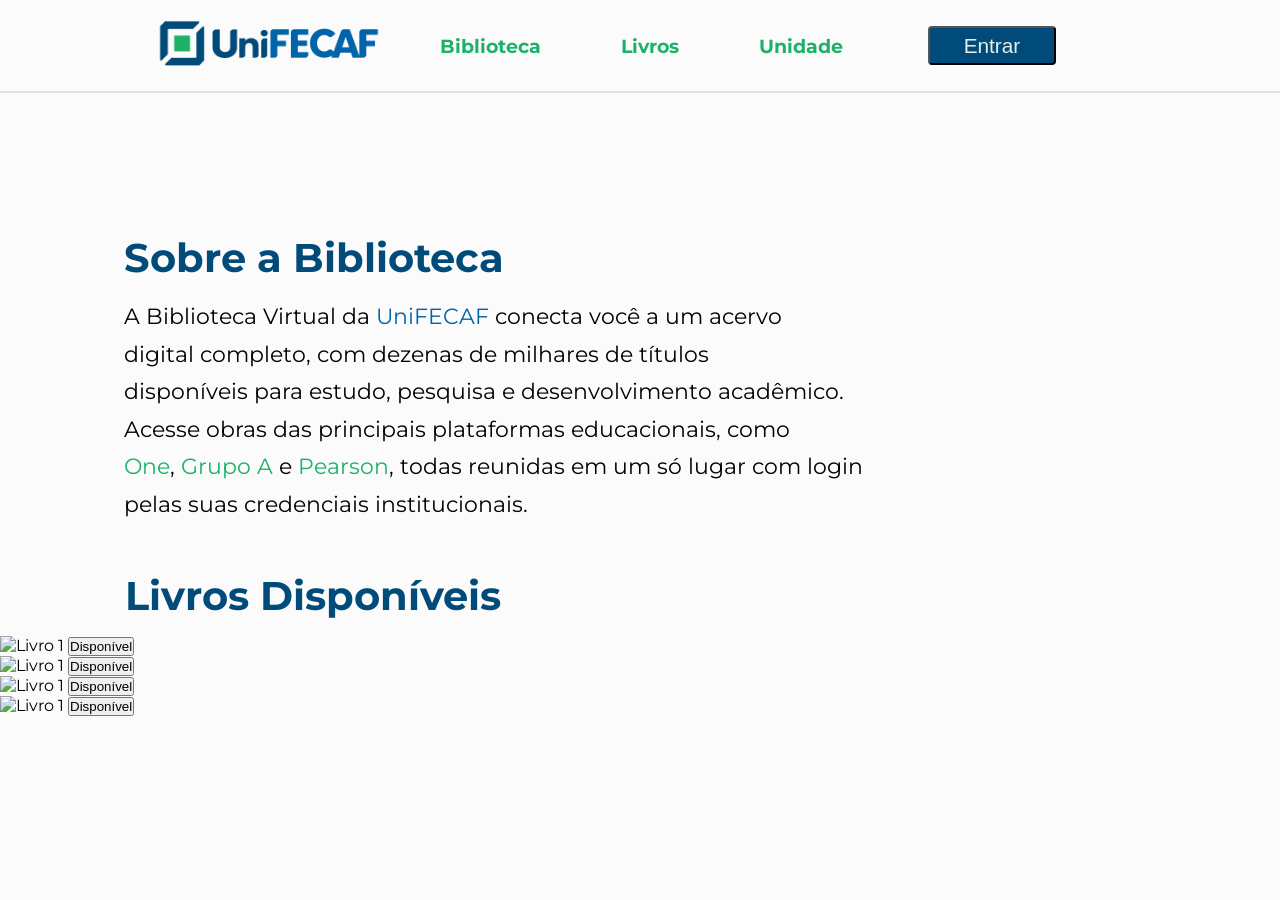
==== index.html @ 78a4b6ab "feat: add field available resources" ====
<!DOCTYPE html>
<html lang="en">
<head>
    <meta charset="UTF-8">
    <meta name="viewport" content="width=device-width, initial-scale=1.0">
    <link rel="stylesheet" href="./css/style.css">
    <link href="https://fonts.googleapis.com/css2?family=Montserrat:wght@510;700&display=swap" rel="stylesheet">
    <link rel="icon" type="image/png" href="./img/logo-unifecaf-aba.png"/>

    <title>Biblioteca UniFECAF</title>
</head>
<body>
    <header>
        <nav class="nav">
            <div class="nav__logo">
                <img src="./img/logo-unifecaf.png" alt="Biblioteca UniFECAF" class="logo-header">
            </div>


            <ul class="nav__list">
                <li class="nav__item">
                    <a href="#" class="nav__link">Biblioteca</a>
                </li>

                <li class="nav__item">
                    <a href="#" class="nav__link">Livros</a>
                </li>

                <li class="nav__item">
                    <a href="#" class="nav__link">Unidade</a>
                </li>

            </ul>
            
            <button class="btn">Entrar</button>
        </nav>
    </header>

    <div class="inicial">
        <h1 class="h1">Sobre a Biblioteca</h1>
        <p class="p">A Biblioteca Virtual da <span style="color: #0064A9;">UniFECAF</span> conecta você a um acervo <br> digital completo, com dezenas de milhares de títulos <br> disponíveis para estudo, pesquisa e desenvolvimento acadêmico.
        <br>Acesse obras das principais plataformas educacionais, como <br> <span style="color: #1BB267;">One</span>, <span style="color: #1BB267;">Grupo A</span> e <span style="color: #1BB267;">Pearson</span>, todas reunidas em um só lugar com login <br> pelas suas credenciais institucionais.</p>

    </div>
   
    <div>
        <h1 class="h1-livros">Livros Disponíveis</h1>

        <div class="livros-container">

            <div class="livro1">
                <img src="./img/livro1.jpg" alt="Livro 1" class="livro-img">
                <button class="Disponivel" >Disponível</button>
            </div>

            <div class="livro2">
                <img src="./img/livro1.jpg" alt="Livro 1" class="livro-img">
                <button class="Disponivel" >Disponível</button>
            </div>

            <div class="livro3">
                <img src="./img/livro1.jpg" alt="Livro 1" class="livro-img">
                <button class="Disponivel" >Disponível</button>
            </div>

            <div class="livro4">
                <img src="./img/livro1.jpg" alt="Livro 1" class="livro-img">
                <button class="Disponivel" >Disponível</button>
            </div>
        
                
        </div>

        <div class="diferencial">
            <div class="libary">
            
            </div>

            <div class="atendimento">

            </div>

            <div class="wi-fi">

            </div>
        </div>
    
    </div>

    <script src="./js/script.js"></script>
</body>
</html>
---- css/style.css ----
/* 🔹 Remove margens globais desnecessárias */
* {
    margin: 0;
    padding: 0;
    box-sizing: border-box;
}


body {
    background-color: #FBFBFB;
    font-family: 'Montserrat', sans-serif;

}


.nav {
    display: flex;
    align-items: center;
    justify-content: space-between; 
    padding: 1rem 5rem; 
}


.nav__logo img {
    width: 14rem;
    height: auto;
    margin-left: 6vw;
}


.nav__list {
    list-style: none;
    display: flex;
    justify-content: center;
    align-items: center;
    gap: 5rem; 
    margin-right: 2vw;
    font-size: 1.2rem;
}


.nav__link {
    text-decoration: none;
    color: #1BB267;
    transition: color 0.3s;
    font-weight: bold;
}

.nav__link.active {
    border-bottom: 3px solid #008EAB; 
    padding-bottom: 4px;
    

}




.nav__link:hover {
    color: #ff0000; 
}

header {
    border-bottom: 2px solid #e0e0e0;
}

.btn{
    background-color: #004B79;
    color: #E5EEE9;
    width: 10vw;
    height: 4.4vh;
    font-size: 1.3rem;
    border-radius: 4px;
    margin-right: 16vh;
}

.p{
    font-family: 'Montserrat';
    font-size: 1.4rem;
    margin: 1rem 9.2vw;
    line-height: 37.5px;

}

.h1{
    color: #004B79;
    margin: 1rem 9.2vw;
    font-size: 2.5rem;

}


.inicial{
    margin-top: 12vh;
    padding: 1rem 0.5vw;
}


.h1-livros{
    color: #004B79;
    margin: 1rem 9.8vw;
    font-size: 2.5rem;


}
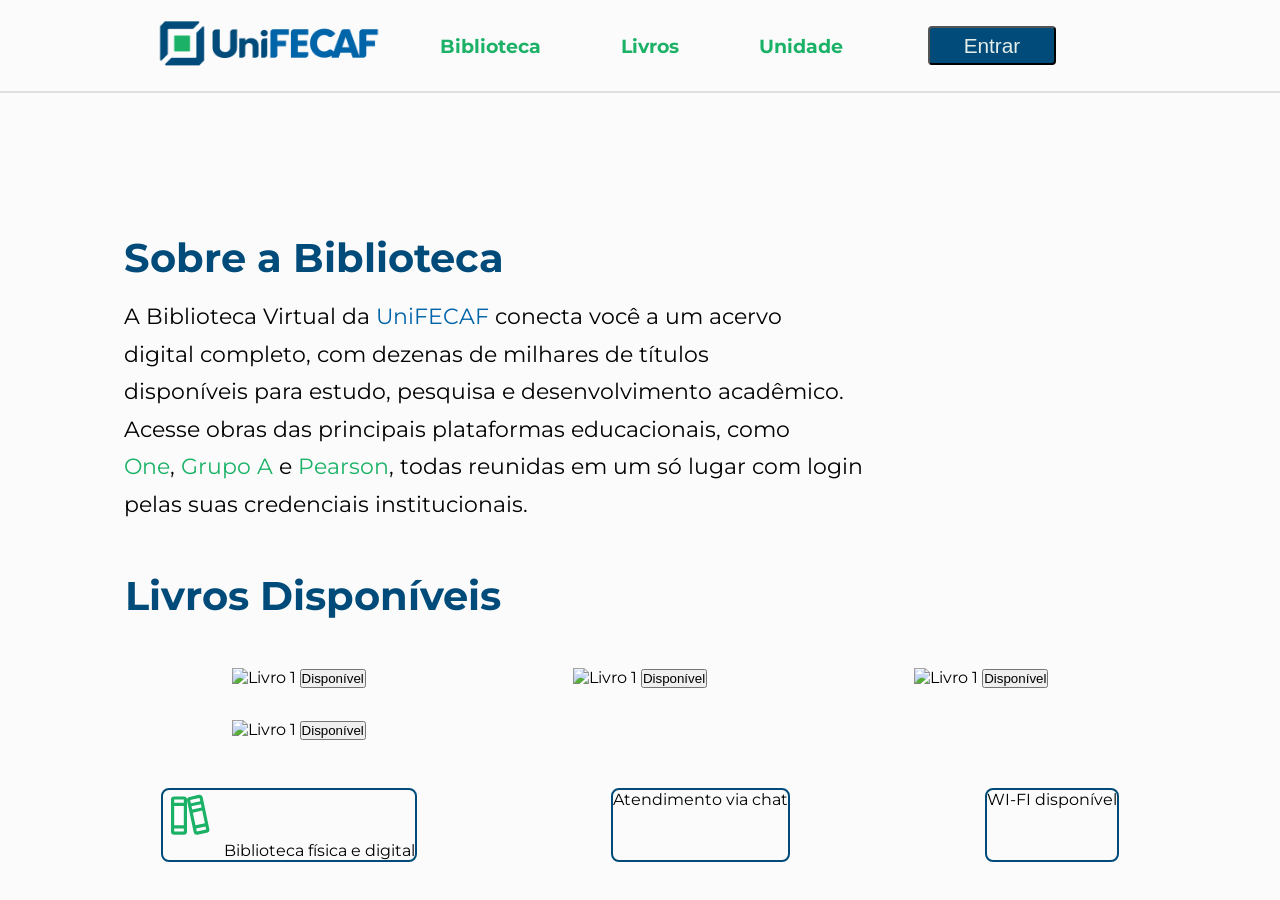
==== commit d670cb01: "style: beginning the styling of the book sections." ====
--- a/index.html
+++ b/index.html
@@ -71,16 +71,22 @@
                 
         </div>
 
+        
+
         <div class="diferencial">
             <div class="libary">
-            
+                <svg class="icon1" xmlns="http://www.w3.org/2000/svg" width="256" height="256" viewBox="0 0 256 256"><g fill="currentColor"><path d="M48 72h64v112H48Zm142.64-33.61a8 8 0 0 0-9.5-6.21l-46.81 10a8.07 8.07 0 0 0-6.15 9.57L139.79 107l62.46-13.42Z" fill="#fff"/><path d="m231.65 194.55l-33.19-157.8a16 16 0 0 0-19-12.39l-46.81 10.06a16.08 16.08 0 0 0-12.3 19l33.19 157.8A16 16 0 0 0 169.16 224a16.3 16.3 0 0 0 3.38-.36l46.81-10.06a16.09 16.09 0 0 0 12.3-19.03M136 50.15v-.09l46.8-10l3.33 15.87L139.33 66Zm6.62 31.47l46.82-10.05l3.34 15.9L146 97.53Zm6.64 31.57l46.82-10.06l13.3 63.24l-46.82 10.06ZM216 197.94l-46.8 10l-3.33-15.87l46.8-10.07l3.33 15.85zM104 32H56a16 16 0 0 0-16 16v160a16 16 0 0 0 16 16h48a16 16 0 0 0 16-16V48a16 16 0 0 0-16-16M56 48h48v16H56Zm0 32h48v96H56Zm48 128H56v-16h48z"/></g></svg>
+                <p>Biblioteca física e digital</p>
+
             </div>
 
             <div class="atendimento">
+                <p>Atendimento via chat</p>
 
             </div>
 
             <div class="wi-fi">
+                <p>WI-FI disponível</p>
 
             </div>
         </div>
--- a/css/style.css
+++ b/css/style.css
@@ -1,4 +1,3 @@
-/* 🔹 Remove margens globais desnecessárias */
 * {
     margin: 0;
     padding: 0;
@@ -105,3 +104,55 @@
 }
 
 
+.livros-container{
+    display: grid;
+    justify-items: center;
+    margin: 2rem 10vw;
+    grid-template-columns: repeat(3,1fr);
+    padding: 1rem;
+    gap: 2rem;
+}
+
+
+.diferencial{
+    display: flex;
+    justify-content: space-around;
+    margin: 2rem 5vw;
+    align-content: center;
+    
+    
+}
+
+.libary{
+    border-color: #004B79;
+    border-width: 2px;
+    border-style: solid;
+    border-radius: 8px;
+    text-align: right;
+    width: 20vw;
+
+}
+
+.icon1{
+    width: 4vw;          
+    height: auto;
+    display: block;
+    color: #1BB267;
+
+}
+
+
+.atendimento{
+    border-color: #004B79;
+    border-width: 2px;
+    border-style: solid;
+    border-radius: 8px;
+}
+
+
+.wi-fi{
+    border-color: #004B79;
+    border-width: 2px;
+    border-style: solid;
+    border-radius: 8px;
+}
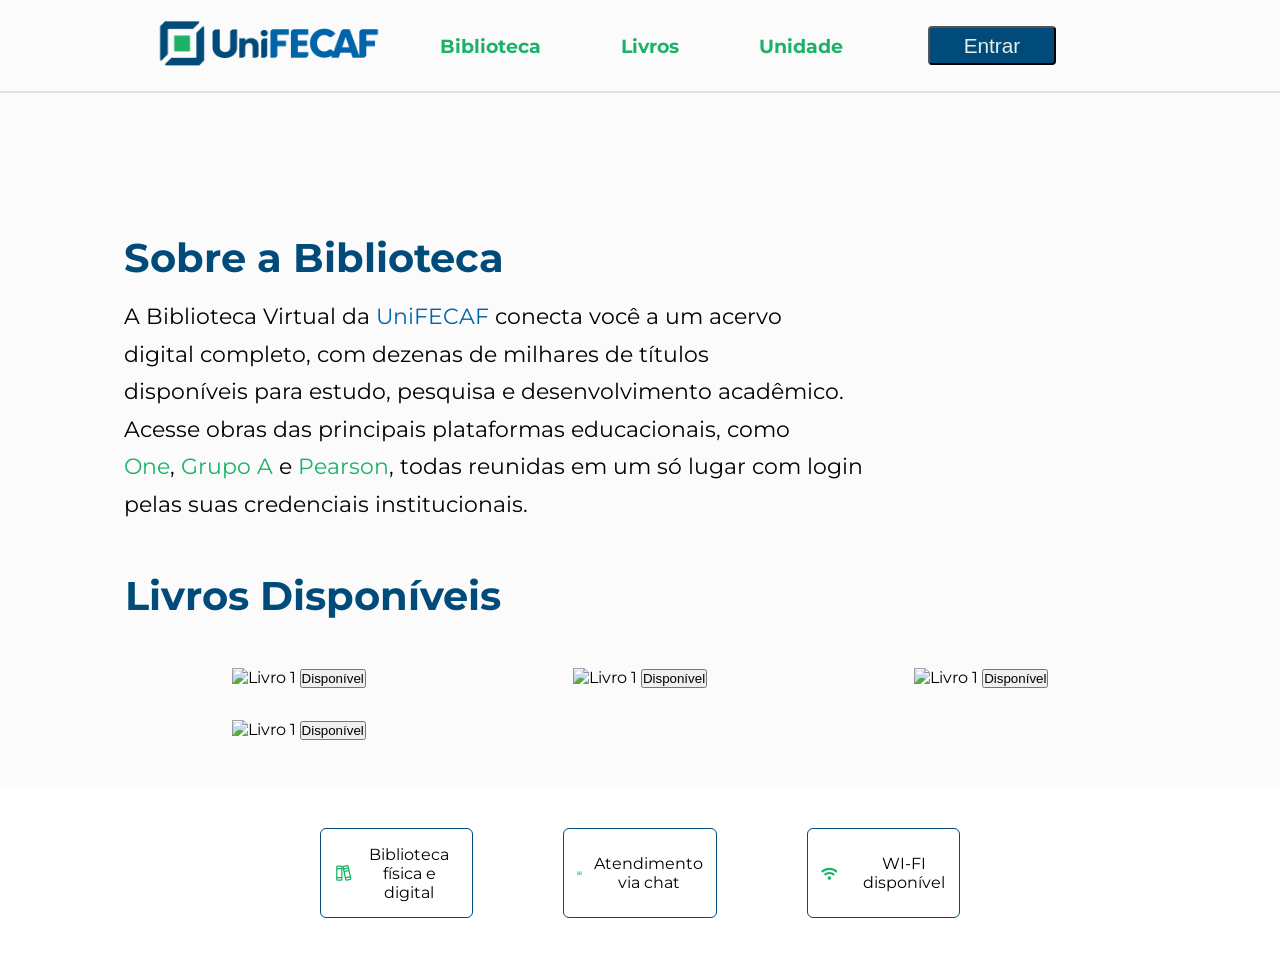
==== commit 45b4d9e3: "style:  refine the style of the "differentiating" HTML part" ====
--- a/index.html
+++ b/index.html
@@ -81,11 +81,13 @@
             </div>
 
             <div class="atendimento">
+                <svg class="icon2" xmlns="http://www.w3.org/2000/svg" width="24" height="24" viewBox="0 0 24 24"><path fill="currentColor" d="M6 14h8v-2H6zm0-3h12V9H6zm0-3h12V6H6zM2 22V4q0-.825.588-1.412T4 2h16q.825 0 1.413.588T22 4v12q0 .825-.587 1.413T20 18H6zm3.15-6H20V4H4v13.125zM4 16V4z"/></svg> 
                 <p>Atendimento via chat</p>
 
             </div>
 
             <div class="wi-fi">
+                <svg class="icon3" xmlns="http://www.w3.org/2000/svg" width="24" height="24" viewBox="0 0 24 24"><path fill="currentColor" d="M12 21q-1.05 0-1.775-.725T9.5 18.5t.725-1.775T12 16t1.775.725t.725 1.775t-.725 1.775T12 21m-5.65-5.65l-2.1-2.15q1.475-1.475 3.463-2.337T12 10t4.288.875t3.462 2.375l-2.1 2.1q-1.1-1.1-2.55-1.725T12 13t-3.1.625t-2.55 1.725M2.1 11.1L0 9q2.3-2.35 5.375-3.675T12 4t6.625 1.325T24 9l-2.1 2.1q-1.925-1.925-4.462-3.012T12 7T6.563 8.088T2.1 11.1"/></svg>
                 <p>WI-FI disponível</p>
 
             </div>
--- a/css/style.css
+++ b/css/style.css
@@ -114,32 +114,41 @@
 }
 
 
+
+
 .diferencial{
     display: flex;
-    justify-content: space-around;
-    margin: 2rem 5vw;
-    align-content: center;
+    justify-content: center;
+    align-items: center;
+    gap: 90px;
+    background-color: #fff;
+    padding: 40px;
     
     
 }
+
+
+
+
 
 .libary{
     border-color: #004B79;
     border-width: 2px;
     border-style: solid;
     border-radius: 8px;
-    text-align: right;
-    width: 20vw;
-
-}
-
-.icon1{
-    width: 4vw;          
-    height: auto;
-    display: block;
-    color: #1BB267;
-
-}
+    text-align: center;
+    width: 12vw;
+    display: flex;
+    align-items: center;
+    gap: 5px;
+    border: 1px solid #004B79;
+    padding: 0% 1.0vw;
+    border-radius: 6px;
+    height: 10vh;
+
+}
+
+
 
 
 .atendimento{
@@ -147,7 +156,18 @@
     border-width: 2px;
     border-style: solid;
     border-radius: 8px;
-}
+    text-align: center;
+    width: 12vw;
+    display: flex;
+    align-items: center;
+    gap: 12px;
+    border: 1px solid #004B79;
+    padding: 0% 1.0vw;
+    border-radius: 6px;
+    height: 10vh;
+}
+
+
 
 
 .wi-fi{
@@ -155,4 +175,37 @@
     border-width: 2px;
     border-style: solid;
     border-radius: 8px;
+    text-align: center;
+    width: 12vw;
+    display: flex;
+    align-items: center;
+    gap: 1.5rem;
+    border: 1px solid #004B79;
+    padding: 0% 1.0vw;
+    border-radius: 6px;
+    height: 10vh;
+}
+
+
+
+
+.icon1{
+    width: 3vw;          
+    height: auto;
+    display: block;
+    color: #1BB267;
+}
+
+.icon2{
+    width: 2vw;          
+    height: auto;
+    display: block;
+    color: #1BB267;
+}
+
+.icon3{
+    width: 2vw;          
+    height: auto;
+    display: block;
+    color: #1BB267;
 }
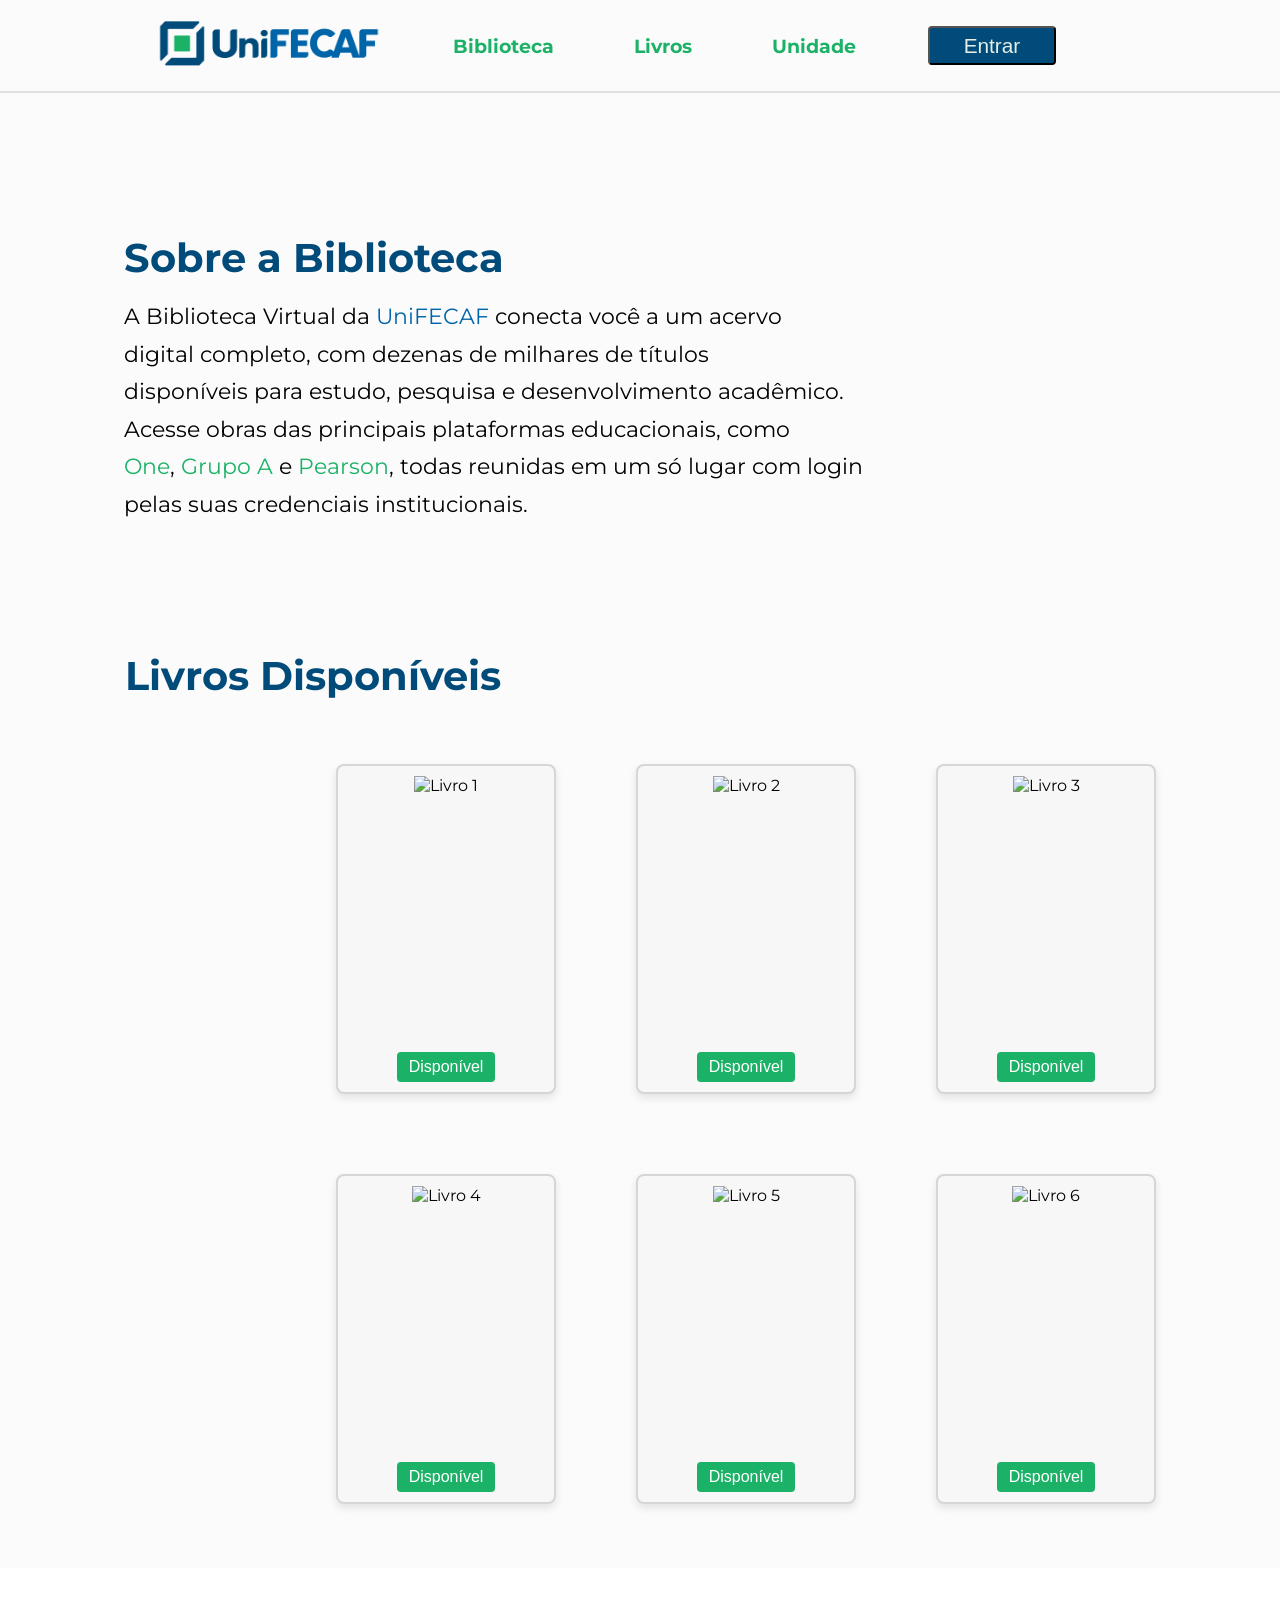
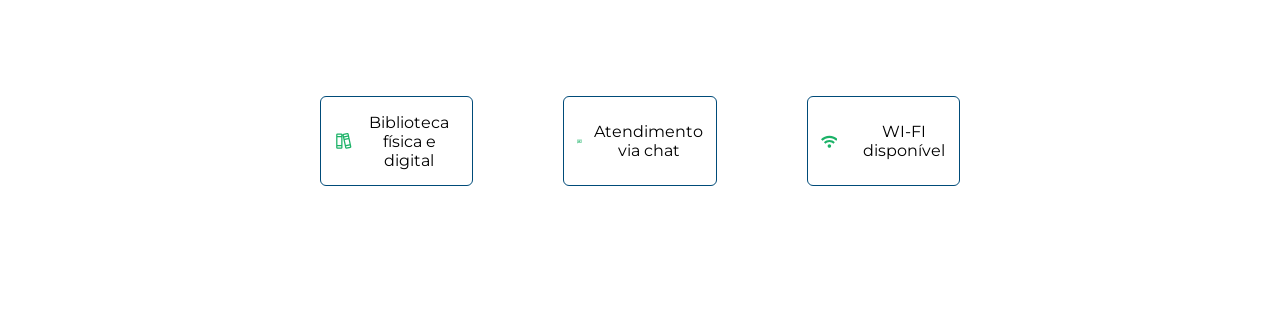
==== commit 70b677e3: "style: make style cards from books." ====
--- a/index.html
+++ b/index.html
@@ -54,17 +54,27 @@
             </div>
 
             <div class="livro2">
-                <img src="./img/livro1.jpg" alt="Livro 1" class="livro-img">
+                <img src="./img/livro1.jpg" alt="Livro 2" class="livro-img">
                 <button class="Disponivel" >Disponível</button>
             </div>
 
             <div class="livro3">
-                <img src="./img/livro1.jpg" alt="Livro 1" class="livro-img">
+                <img src="./img/livro1.jpg" alt="Livro 3" class="livro-img">
                 <button class="Disponivel" >Disponível</button>
             </div>
 
             <div class="livro4">
-                <img src="./img/livro1.jpg" alt="Livro 1" class="livro-img">
+                <img src="./img/livro1.jpg" alt="Livro 4" class="livro-img">
+                <button class="Disponivel" >Disponível</button>
+            </div>
+
+            <div class="livro5">
+                <img src="./img/livro1.jpg" alt="Livro 5" class="livro-img">
+                <button class="Disponivel" >Disponível</button>
+            </div>
+
+            <div class="livro5">
+                <img src="./img/livro1.jpg" alt="Livro 6" class="livro-img">
                 <button class="Disponivel" >Disponível</button>
             </div>
         
--- a/css/style.css
+++ b/css/style.css
@@ -33,7 +33,7 @@
     justify-content: center;
     align-items: center;
     gap: 5rem; 
-    margin-right: 2vw;
+    margin-right: center;
     font-size: 1.2rem;
 }
 
@@ -99,6 +99,7 @@
     color: #004B79;
     margin: 1rem 9.8vw;
     font-size: 2.5rem;
+    padding: 5rem 0 0 0;
 
 
 }
@@ -107,12 +108,49 @@
 .livros-container{
     display: grid;
     justify-items: center;
-    margin: 2rem 10vw;
+    margin: 3rem 25vw;
     grid-template-columns: repeat(3,1fr);
     padding: 1rem;
-    gap: 2rem;
-}
-
+    gap: 5rem;
+}
+
+.livros-container > div{
+    background-color: #f7f7f7;
+    border: 2px solid #d6d6d6;
+    border-radius: 8px;
+    width: 220px;
+    height: 330px;
+    display: flex;
+    flex-direction: column;
+    align-items: center;
+    justify-content: space-between;
+    padding: 10px;
+    box-shadow: 0 4px 8px rgba(0, 0, 0, 0.1);
+}
+
+.livros-img{
+    width: 90%;
+    height: auto;
+    border-radius: 4px;
+    margin-top: 10px;
+}
+
+.Disponivel{
+    background-color: #1BB267;
+    color: #fff;
+    border: none;
+    border-radius: 4px;
+    padding: 6px 12px;
+    font-size: 1rem;
+    cursor: pointer;
+    transition: background-color 0.3s;
+    margin-top: 10px;
+}
+
+.Disponivel:hover{
+    background-color: #149a56;
+
+}
 
 
 
@@ -122,12 +160,10 @@
     align-items: center;
     gap: 90px;
     background-color: #fff;
-    padding: 40px;
+    padding: 8rem 0;
     
     
 }
-
-
 
 
 
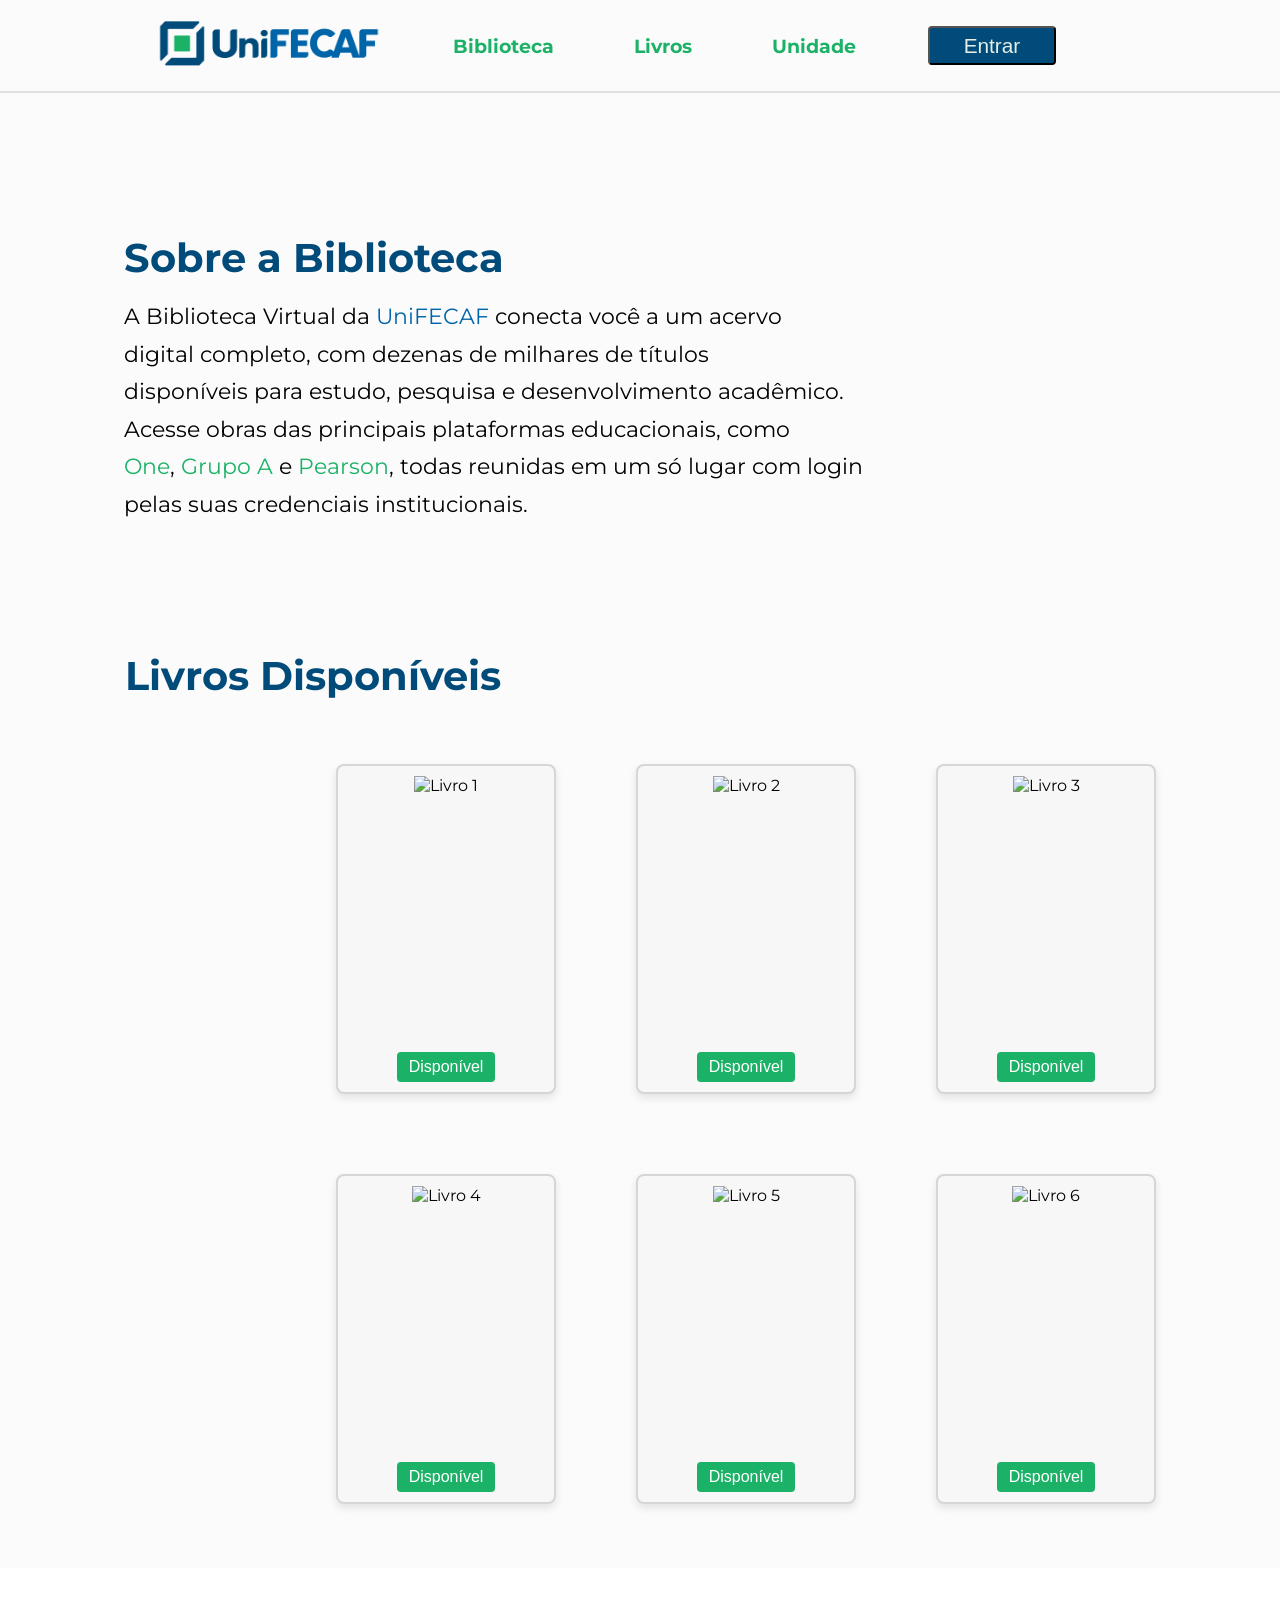
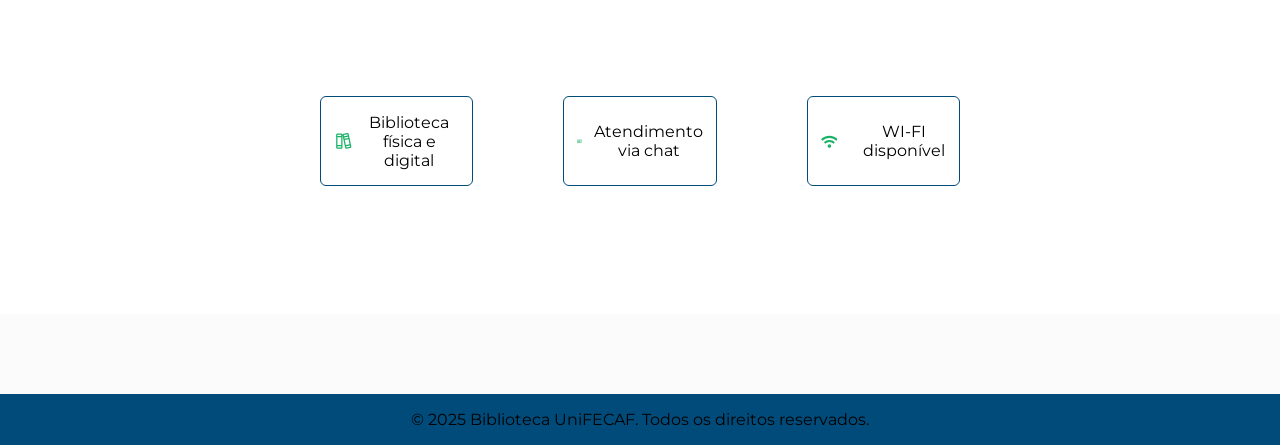
==== commit fdba564a: "feat: construct the baseboard structure." ====
--- a/index.html
+++ b/index.html
@@ -102,7 +102,11 @@
 
             </div>
         </div>
-    
+
+        <footer class="footer">
+            <p class="footer__text">© 2025 Biblioteca UniFECAF. Todos os direitos reservados.</p>
+        </footer>
+
     </div>
 
     <script src="./js/script.js"></script>
--- a/css/style.css
+++ b/css/style.css
@@ -244,4 +244,13 @@
     height: auto;
     display: block;
     color: #1BB267;
+}
+
+
+
+.footer{
+    background-color: #004B79;
+    padding: 1rem 0;
+    text-align: center;
+    margin-top: 5rem;
 }
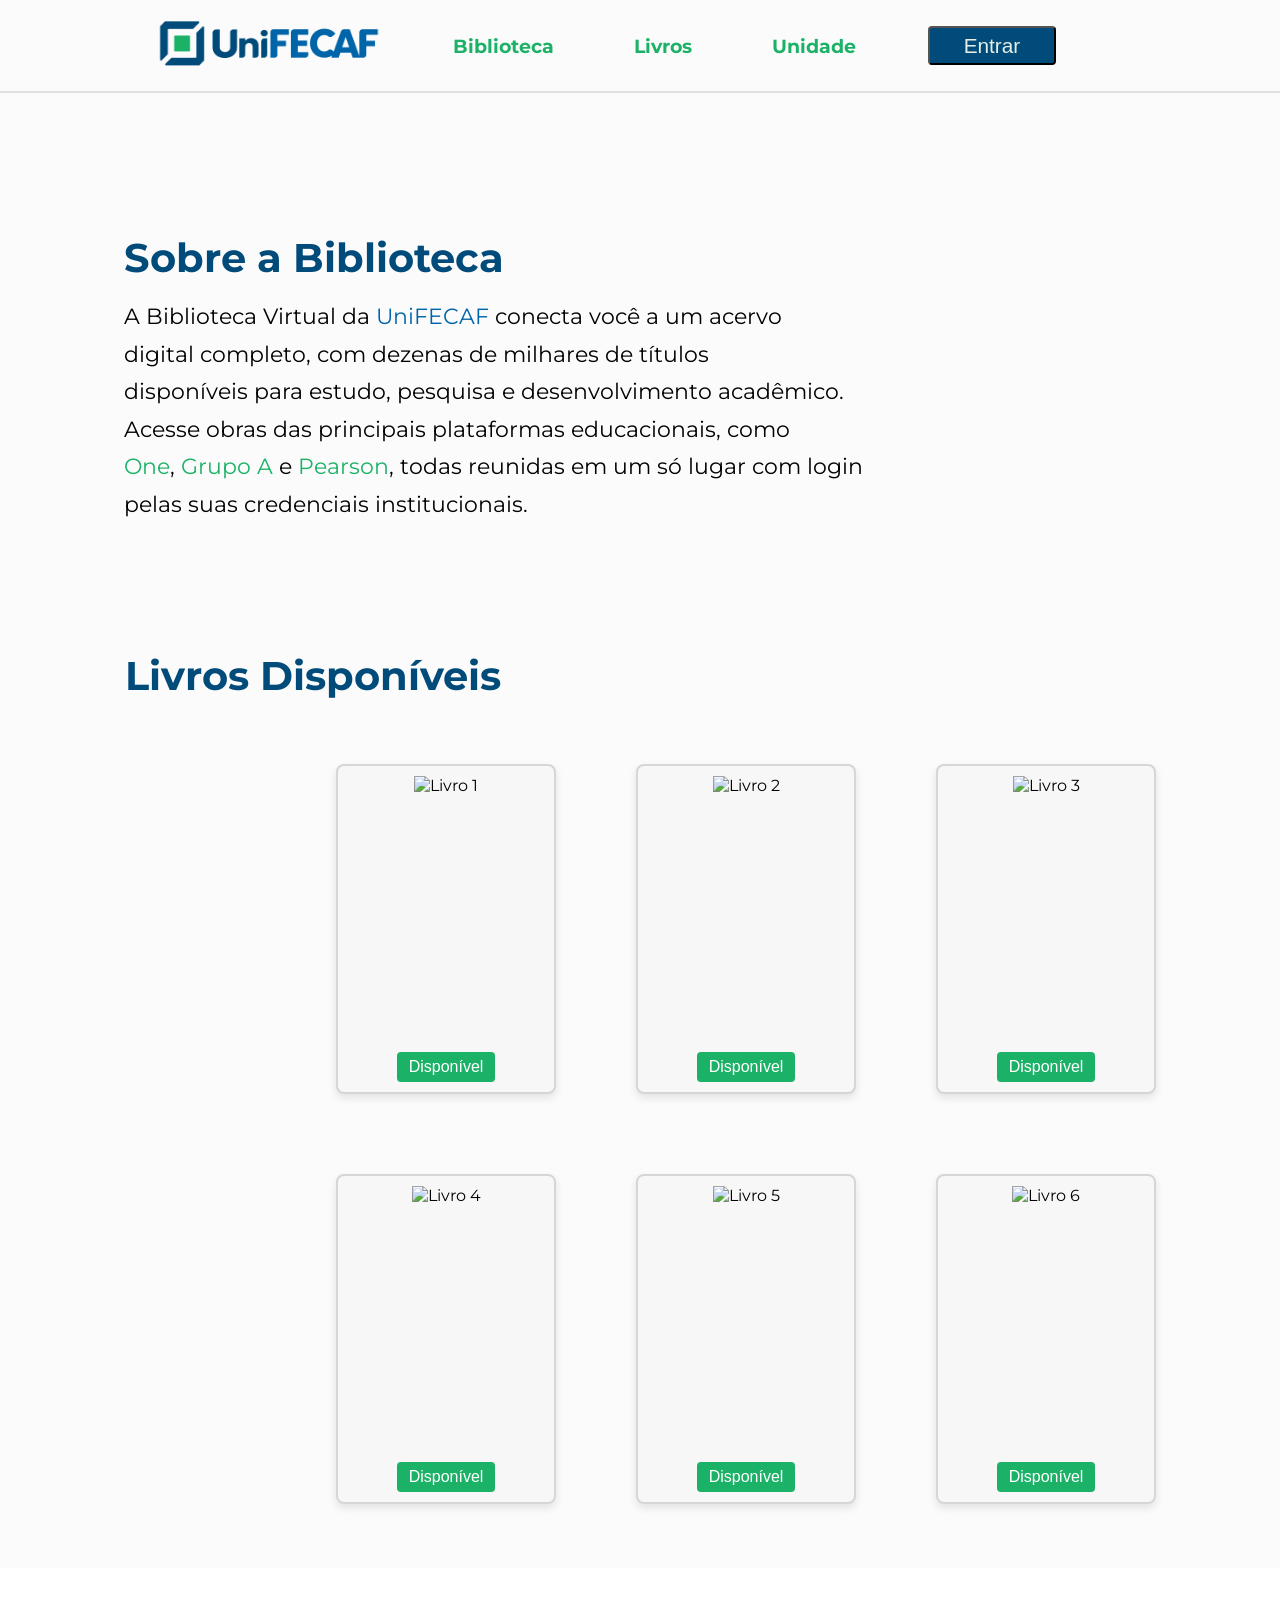
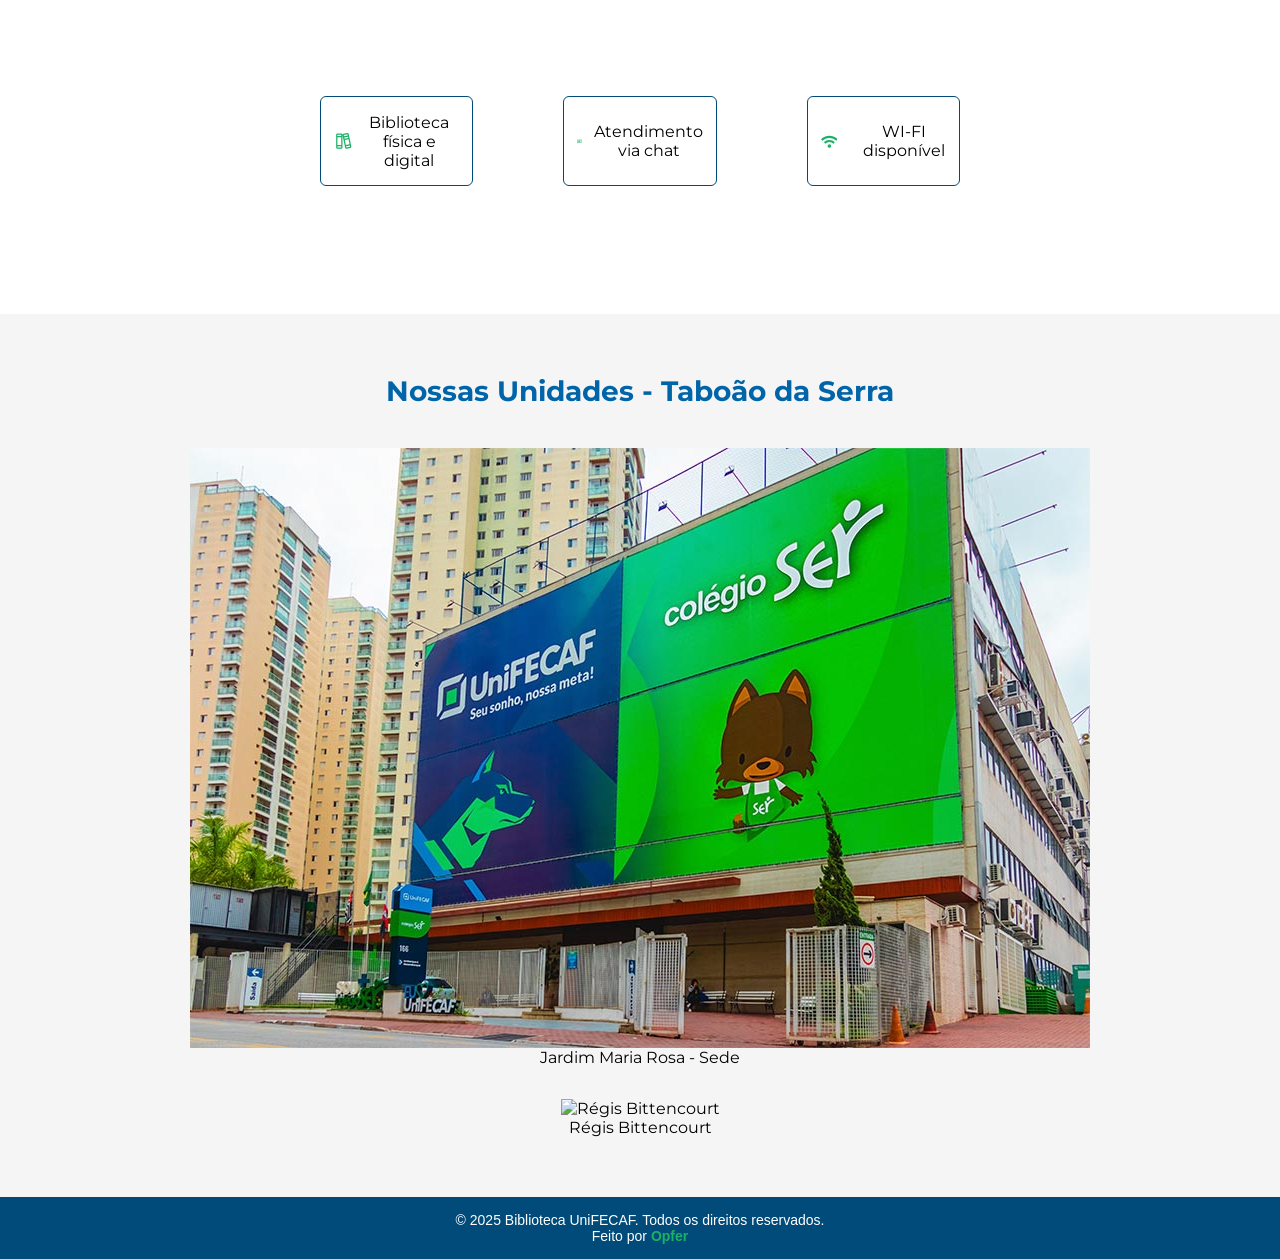
==== commit e00932ad: "feat: finalizes footer structure" ====
--- a/index.html
+++ b/index.html
@@ -103,9 +103,32 @@
             </div>
         </div>
 
-        <footer class="footer">
-            <p class="footer__text">© 2025 Biblioteca UniFECAF. Todos os direitos reservados.</p>
+
+        <div class="unidades">
+            <h2 class="h2-unidades">Nossas Unidades - Taboão da Serra</h2>
+
+            <div class="unidade1">
+                <img src="./img/unifecaf-sede.jpg" alt="Jardim Maria Rosa - Sede" class="unidade-sede">
+                <p class="unidade-nome">Jardim Maria Rosa - Sede</p>
+            </div>
+
+            <div class="unidade2">
+                <img src="./img/unifecaf-sorocaba.jpg" alt="Régis Bittencourt" class="unidade-img">
+                <p class="unidade-nome">Régis Bittencourt</p>
+            </div>
+
+
+        </div>
+
+
+
+
+        <footer>
+            <p>© 2025 Biblioteca UniFECAF. Todos os direitos reservados. <br>
+            Feito por <span class="autor">Opfer</span>
+        </p>
         </footer>
+
 
     </div>
 
--- a/css/style.css
+++ b/css/style.css
@@ -248,9 +248,43 @@
 
 
 
-.footer{
-    background-color: #004B79;
-    padding: 1rem 0;
-    text-align: center;
-    margin-top: 5rem;
-}+footer {
+  background-color: #004B79;  
+  color: #ffffff;            
+  text-align: center;        
+  padding: 15px 0;            
+  font-family: Arial, sans-serif;
+  font-size: 14px;
+  position: static;  
+  bottom: 0;
+  width: 100%;
+}
+
+footer .autor {
+  font-weight: bold;
+  color: #1BB267; 
+}
+
+
+.unidades{
+    text-align: center;
+    padding: 60px 0;
+    background-color: #f5f5f5;
+    font-family: "Montserrat", sans-serif;
+    
+}
+
+.unidade1{
+    display: flex;
+    flex-direction: column;
+    align-items: center;
+    margin: 2rem;
+}
+
+
+.h2-unidades {
+  font-weight: 700;
+  font-size: 28px;
+  color: #0064A9;
+  margin-bottom: 40px;
+}
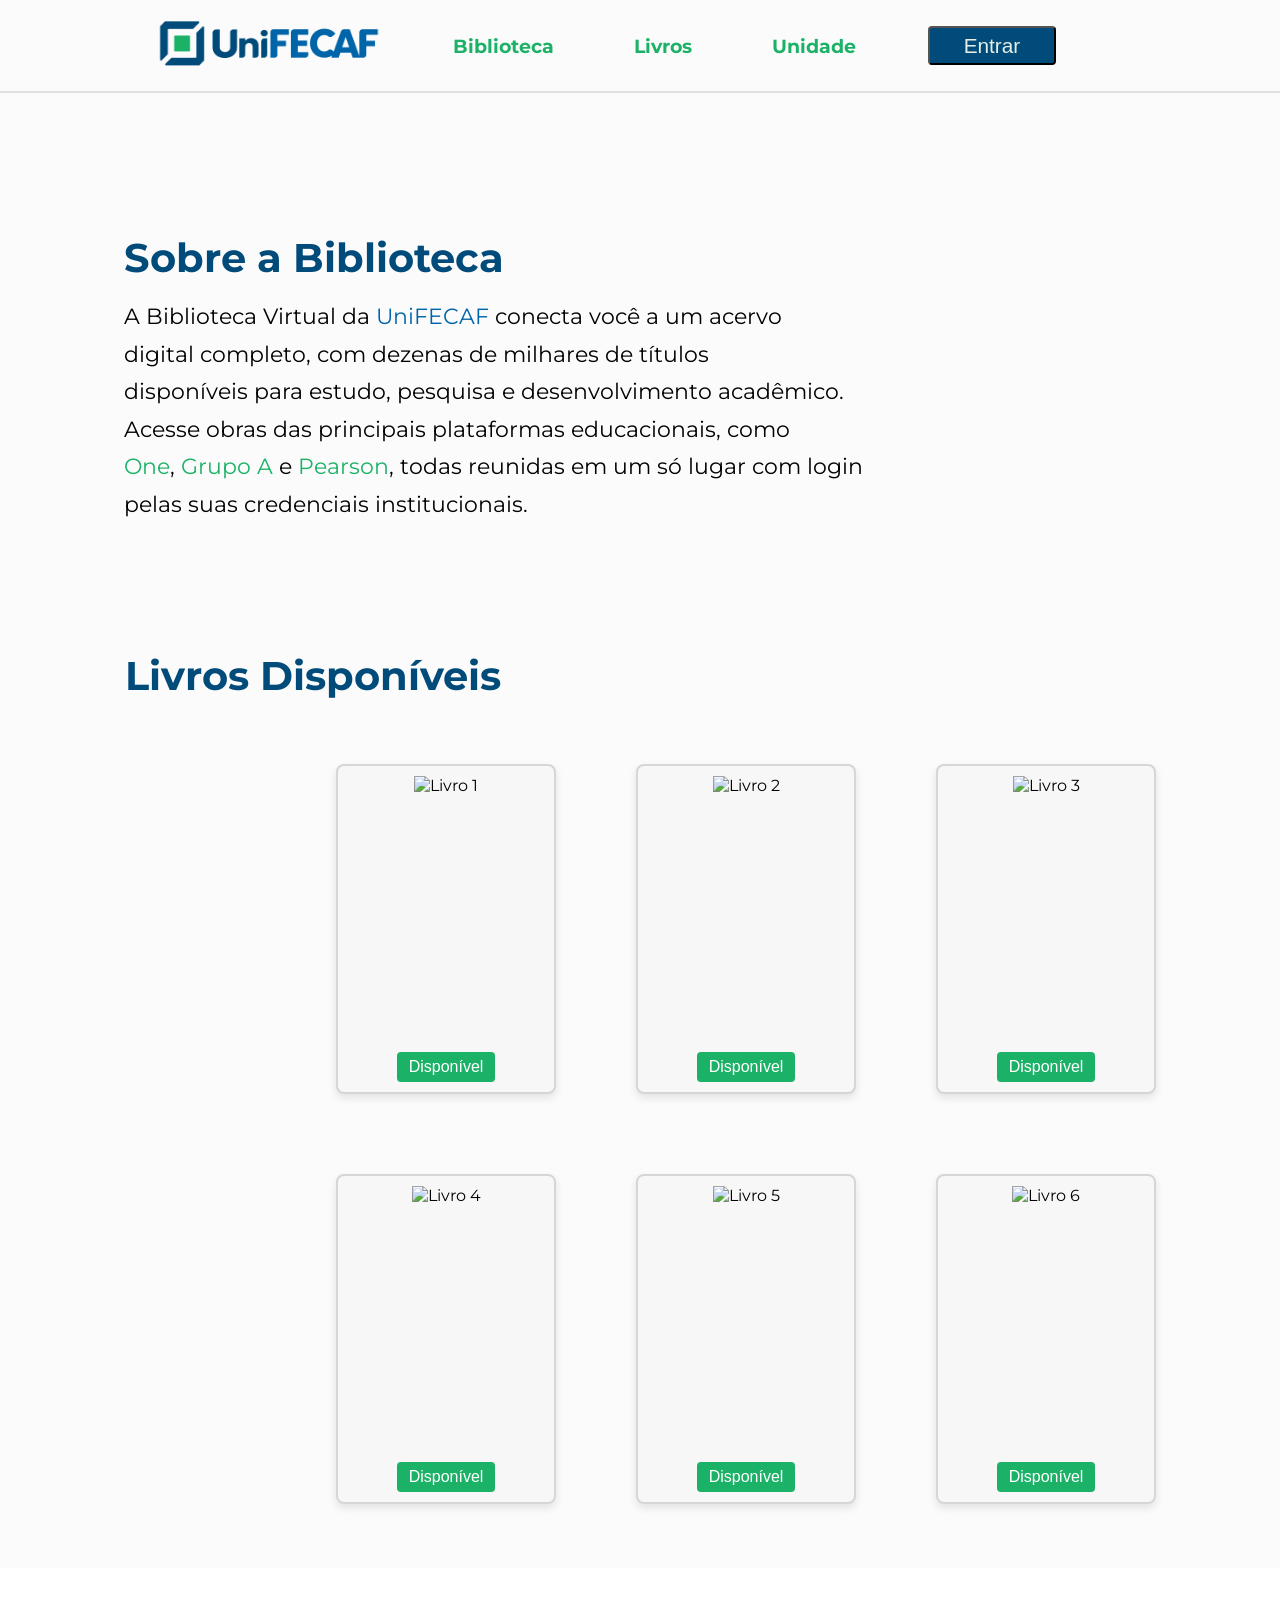
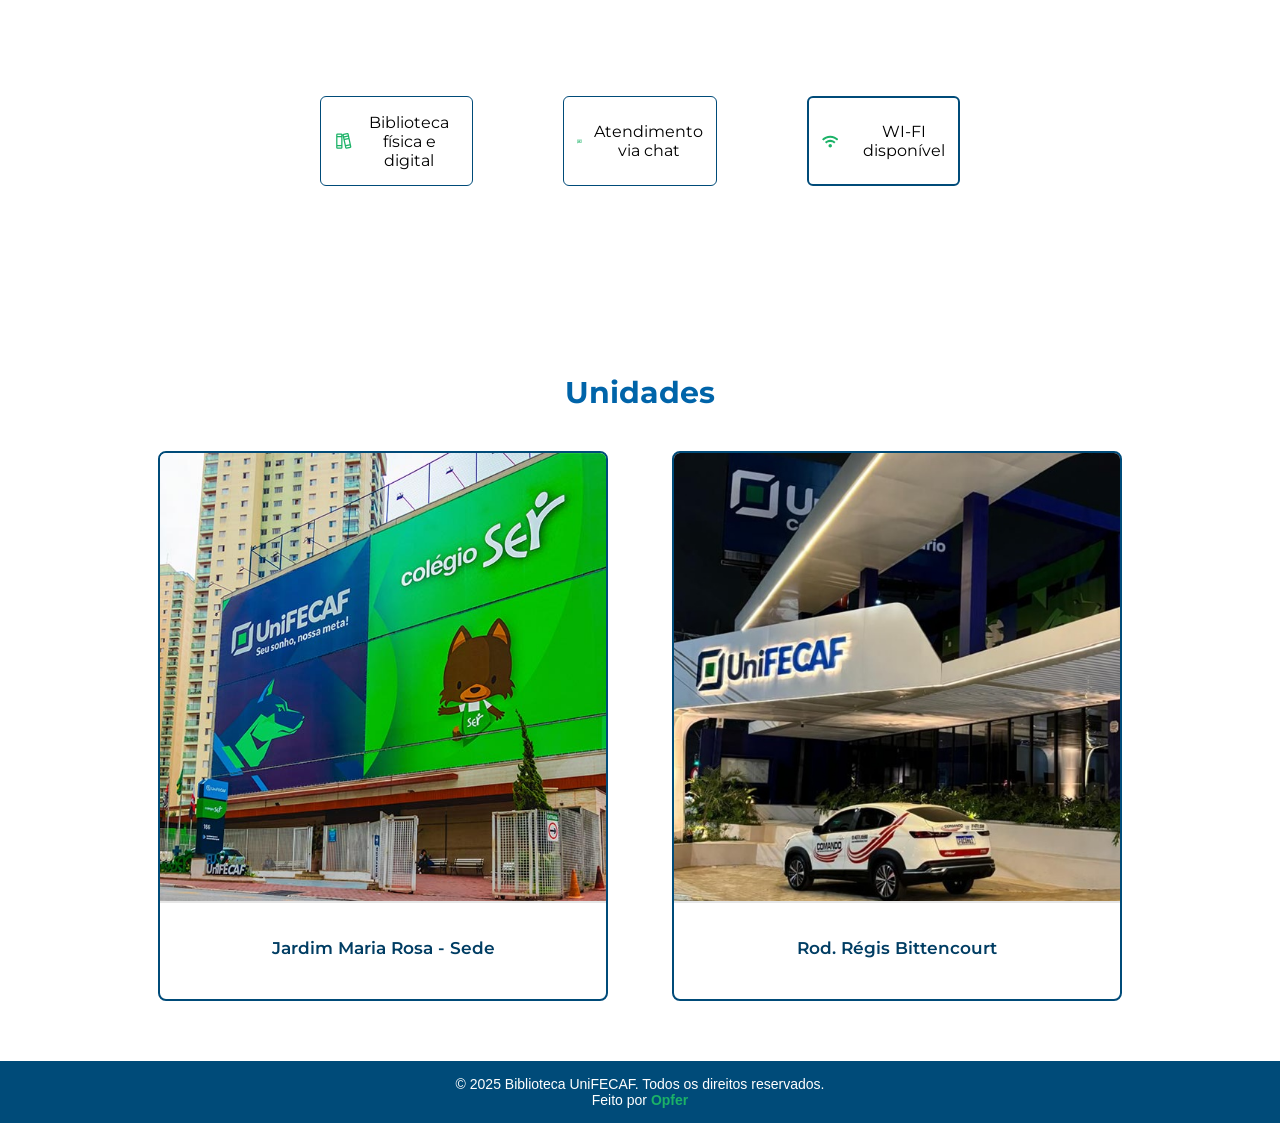
==== commit 61a9d513: "style: arrange style of the units section" ====
--- a/index.html
+++ b/index.html
@@ -1,14 +1,16 @@
 <!DOCTYPE html>
 <html lang="en">
+
 <head>
     <meta charset="UTF-8">
     <meta name="viewport" content="width=device-width, initial-scale=1.0">
     <link rel="stylesheet" href="./css/style.css">
     <link href="https://fonts.googleapis.com/css2?family=Montserrat:wght@510;700&display=swap" rel="stylesheet">
-    <link rel="icon" type="image/png" href="./img/logo-unifecaf-aba.png"/>
+    <link rel="icon" type="image/png" href="./img/logo-unifecaf-aba.png" />
 
     <title>Biblioteca UniFECAF</title>
 </head>
+
 <body>
     <header>
         <nav class="nav">
@@ -31,18 +33,24 @@
                 </li>
 
             </ul>
-            
+
             <button class="btn">Entrar</button>
         </nav>
     </header>
 
     <div class="inicial">
         <h1 class="h1">Sobre a Biblioteca</h1>
-        <p class="p">A Biblioteca Virtual da <span style="color: #0064A9;">UniFECAF</span> conecta você a um acervo <br> digital completo, com dezenas de milhares de títulos <br> disponíveis para estudo, pesquisa e desenvolvimento acadêmico.
-        <br>Acesse obras das principais plataformas educacionais, como <br> <span style="color: #1BB267;">One</span>, <span style="color: #1BB267;">Grupo A</span> e <span style="color: #1BB267;">Pearson</span>, todas reunidas em um só lugar com login <br> pelas suas credenciais institucionais.</p>
+        <p class="p">A Biblioteca Virtual da <span style="color: #0064A9;">UniFECAF</span> conecta você a um acervo <br>
+            digital completo, com dezenas de milhares de títulos <br> disponíveis para estudo, pesquisa e
+            desenvolvimento acadêmico.
+            <br>Acesse obras das principais plataformas educacionais, como <br> <span
+                style="color: #1BB267;">One</span>, <span style="color: #1BB267;">Grupo A</span> e <span
+                style="color: #1BB267;">Pearson</span>, todas reunidas em um só lugar com login <br> pelas suas
+            credenciais institucionais.
+        </p>
 
     </div>
-   
+
     <div>
         <h1 class="h1-livros">Livros Disponíveis</h1>
 
@@ -50,54 +58,68 @@
 
             <div class="livro1">
                 <img src="./img/livro1.jpg" alt="Livro 1" class="livro-img">
-                <button class="Disponivel" >Disponível</button>
+                <button class="Disponivel">Disponível</button>
             </div>
 
             <div class="livro2">
                 <img src="./img/livro1.jpg" alt="Livro 2" class="livro-img">
-                <button class="Disponivel" >Disponível</button>
+                <button class="Disponivel">Disponível</button>
             </div>
 
             <div class="livro3">
                 <img src="./img/livro1.jpg" alt="Livro 3" class="livro-img">
-                <button class="Disponivel" >Disponível</button>
+                <button class="Disponivel">Disponível</button>
             </div>
 
             <div class="livro4">
                 <img src="./img/livro1.jpg" alt="Livro 4" class="livro-img">
-                <button class="Disponivel" >Disponível</button>
+                <button class="Disponivel">Disponível</button>
             </div>
 
             <div class="livro5">
                 <img src="./img/livro1.jpg" alt="Livro 5" class="livro-img">
-                <button class="Disponivel" >Disponível</button>
+                <button class="Disponivel">Disponível</button>
             </div>
 
             <div class="livro5">
                 <img src="./img/livro1.jpg" alt="Livro 6" class="livro-img">
-                <button class="Disponivel" >Disponível</button>
+                <button class="Disponivel">Disponível</button>
             </div>
-        
-                
+
+
         </div>
 
-        
+
 
         <div class="diferencial">
             <div class="libary">
-                <svg class="icon1" xmlns="http://www.w3.org/2000/svg" width="256" height="256" viewBox="0 0 256 256"><g fill="currentColor"><path d="M48 72h64v112H48Zm142.64-33.61a8 8 0 0 0-9.5-6.21l-46.81 10a8.07 8.07 0 0 0-6.15 9.57L139.79 107l62.46-13.42Z" fill="#fff"/><path d="m231.65 194.55l-33.19-157.8a16 16 0 0 0-19-12.39l-46.81 10.06a16.08 16.08 0 0 0-12.3 19l33.19 157.8A16 16 0 0 0 169.16 224a16.3 16.3 0 0 0 3.38-.36l46.81-10.06a16.09 16.09 0 0 0 12.3-19.03M136 50.15v-.09l46.8-10l3.33 15.87L139.33 66Zm6.62 31.47l46.82-10.05l3.34 15.9L146 97.53Zm6.64 31.57l46.82-10.06l13.3 63.24l-46.82 10.06ZM216 197.94l-46.8 10l-3.33-15.87l46.8-10.07l3.33 15.85zM104 32H56a16 16 0 0 0-16 16v160a16 16 0 0 0 16 16h48a16 16 0 0 0 16-16V48a16 16 0 0 0-16-16M56 48h48v16H56Zm0 32h48v96H56Zm48 128H56v-16h48z"/></g></svg>
+                <svg class="icon1" xmlns="http://www.w3.org/2000/svg" width="256" height="256" viewBox="0 0 256 256">
+                    <g fill="currentColor">
+                        <path
+                            d="M48 72h64v112H48Zm142.64-33.61a8 8 0 0 0-9.5-6.21l-46.81 10a8.07 8.07 0 0 0-6.15 9.57L139.79 107l62.46-13.42Z"
+                            fill="#fff" />
+                        <path
+                            d="m231.65 194.55l-33.19-157.8a16 16 0 0 0-19-12.39l-46.81 10.06a16.08 16.08 0 0 0-12.3 19l33.19 157.8A16 16 0 0 0 169.16 224a16.3 16.3 0 0 0 3.38-.36l46.81-10.06a16.09 16.09 0 0 0 12.3-19.03M136 50.15v-.09l46.8-10l3.33 15.87L139.33 66Zm6.62 31.47l46.82-10.05l3.34 15.9L146 97.53Zm6.64 31.57l46.82-10.06l13.3 63.24l-46.82 10.06ZM216 197.94l-46.8 10l-3.33-15.87l46.8-10.07l3.33 15.85zM104 32H56a16 16 0 0 0-16 16v160a16 16 0 0 0 16 16h48a16 16 0 0 0 16-16V48a16 16 0 0 0-16-16M56 48h48v16H56Zm0 32h48v96H56Zm48 128H56v-16h48z" />
+                    </g>
+                </svg>
                 <p>Biblioteca física e digital</p>
 
             </div>
 
             <div class="atendimento">
-                <svg class="icon2" xmlns="http://www.w3.org/2000/svg" width="24" height="24" viewBox="0 0 24 24"><path fill="currentColor" d="M6 14h8v-2H6zm0-3h12V9H6zm0-3h12V6H6zM2 22V4q0-.825.588-1.412T4 2h16q.825 0 1.413.588T22 4v12q0 .825-.587 1.413T20 18H6zm3.15-6H20V4H4v13.125zM4 16V4z"/></svg> 
+                <svg class="icon2" xmlns="http://www.w3.org/2000/svg" width="24" height="24" viewBox="0 0 24 24">
+                    <path fill="currentColor"
+                        d="M6 14h8v-2H6zm0-3h12V9H6zm0-3h12V6H6zM2 22V4q0-.825.588-1.412T4 2h16q.825 0 1.413.588T22 4v12q0 .825-.587 1.413T20 18H6zm3.15-6H20V4H4v13.125zM4 16V4z" />
+                </svg>
                 <p>Atendimento via chat</p>
 
             </div>
 
             <div class="wi-fi">
-                <svg class="icon3" xmlns="http://www.w3.org/2000/svg" width="24" height="24" viewBox="0 0 24 24"><path fill="currentColor" d="M12 21q-1.05 0-1.775-.725T9.5 18.5t.725-1.775T12 16t1.775.725t.725 1.775t-.725 1.775T12 21m-5.65-5.65l-2.1-2.15q1.475-1.475 3.463-2.337T12 10t4.288.875t3.462 2.375l-2.1 2.1q-1.1-1.1-2.55-1.725T12 13t-3.1.625t-2.55 1.725M2.1 11.1L0 9q2.3-2.35 5.375-3.675T12 4t6.625 1.325T24 9l-2.1 2.1q-1.925-1.925-4.462-3.012T12 7T6.563 8.088T2.1 11.1"/></svg>
+                <svg class="icon3" xmlns="http://www.w3.org/2000/svg" width="24" height="24" viewBox="0 0 24 24">
+                    <path fill="currentColor"
+                        d="M12 21q-1.05 0-1.775-.725T9.5 18.5t.725-1.775T12 16t1.775.725t.725 1.775t-.725 1.775T12 21m-5.65-5.65l-2.1-2.15q1.475-1.475 3.463-2.337T12 10t4.288.875t3.462 2.375l-2.1 2.1q-1.1-1.1-2.55-1.725T12 13t-3.1.625t-2.55 1.725M2.1 11.1L0 9q2.3-2.35 5.375-3.675T12 4t6.625 1.325T24 9l-2.1 2.1q-1.925-1.925-4.462-3.012T12 7T6.563 8.088T2.1 11.1" />
+                </svg>
                 <p>WI-FI disponível</p>
 
             </div>
@@ -105,33 +127,36 @@
 
 
         <div class="unidades">
-            <h2 class="h2-unidades">Nossas Unidades - Taboão da Serra</h2>
+            <h2 class="h2-unidades">Unidades</h2>
 
-            <div class="unidade1">
-                <img src="./img/unifecaf-sede.jpg" alt="Jardim Maria Rosa - Sede" class="unidade-sede">
+            <div class="unidade">
+                <img src="./img/unifecaf-sede.jpg" alt="Jardim Maria Rosa - Sede" class="unidade-img">
                 <p class="unidade-nome">Jardim Maria Rosa - Sede</p>
             </div>
 
-            <div class="unidade2">
-                <img src="./img/unifecaf-sorocaba.jpg" alt="Régis Bittencourt" class="unidade-img">
-                <p class="unidade-nome">Régis Bittencourt</p>
+            <div class="unidade">
+                <img src="./img/unifecaf_taboao_da_serra_fachada.jpeg" alt="Régis Bittencourt" class="unidade2">
+                <p class="unidade-nome">Rod. Régis Bittencourt</p>
             </div>
-
-
         </div>
 
 
 
+    </div>
 
-        <footer>
-            <p>© 2025 Biblioteca UniFECAF. Todos os direitos reservados. <br>
+
+
+
+    <footer>
+        <p>© 2025 Biblioteca UniFECAF. Todos os direitos reservados. <br>
             Feito por <span class="autor">Opfer</span>
         </p>
-        </footer>
+    </footer>
 
 
     </div>
 
     <script src="./js/script.js"></script>
 </body>
+
 </html>
--- a/css/style.css
+++ b/css/style.css
@@ -216,7 +216,7 @@
     display: flex;
     align-items: center;
     gap: 1.5rem;
-    border: 1px solid #004B79;
+    border: 1px solid 149a56;
     padding: 0% 1.0vw;
     border-radius: 6px;
     height: 10vh;
@@ -269,22 +269,63 @@
 .unidades{
     text-align: center;
     padding: 60px 0;
-    background-color: #f5f5f5;
+    background-color: #ffffff;
     font-family: "Montserrat", sans-serif;
     
 }
 
 .unidade1{
-    display: flex;
-    flex-direction: column;
-    align-items: center;
-    margin: 2rem;
-}
+    text-align: center;
+    background-color: #ffffff;
+    padding: 60px 0;
+    font-family: "Montserrat", sans-serif;
+}
+
+.unidade{
+    display: inline-block;
+    width: 450px;
+    height: 550px;
+    background-color: #ffffff;
+    margin: 0 30px;
+    vertical-align: top;
+    border: 2px solid #004B79;
+    border-radius: 8px;
+    overflow: hidden;
+    
+}
+
 
 
 .h2-unidades {
   font-weight: 700;
-  font-size: 28px;
+  font-size: 30px;
   color: #0064A9;
   margin-bottom: 40px;
 }
+
+
+.unidade-img {
+  width: 100%;
+  height: 450px;
+  object-fit: cover;
+  display: block;
+  border-bottom: 2px solid #e6e6e6;
+}
+
+.unidade2{
+  width: 100%;
+  height: 450px;
+  object-fit: cover;
+  display: block;
+  border-bottom: 2px solid #e6e6e6;
+}
+
+
+
+
+.unidade-nome {
+  font-size: 17px;
+  color: #003d63;
+  font-weight: 600;
+  margin-top: 2.2rem;
+}
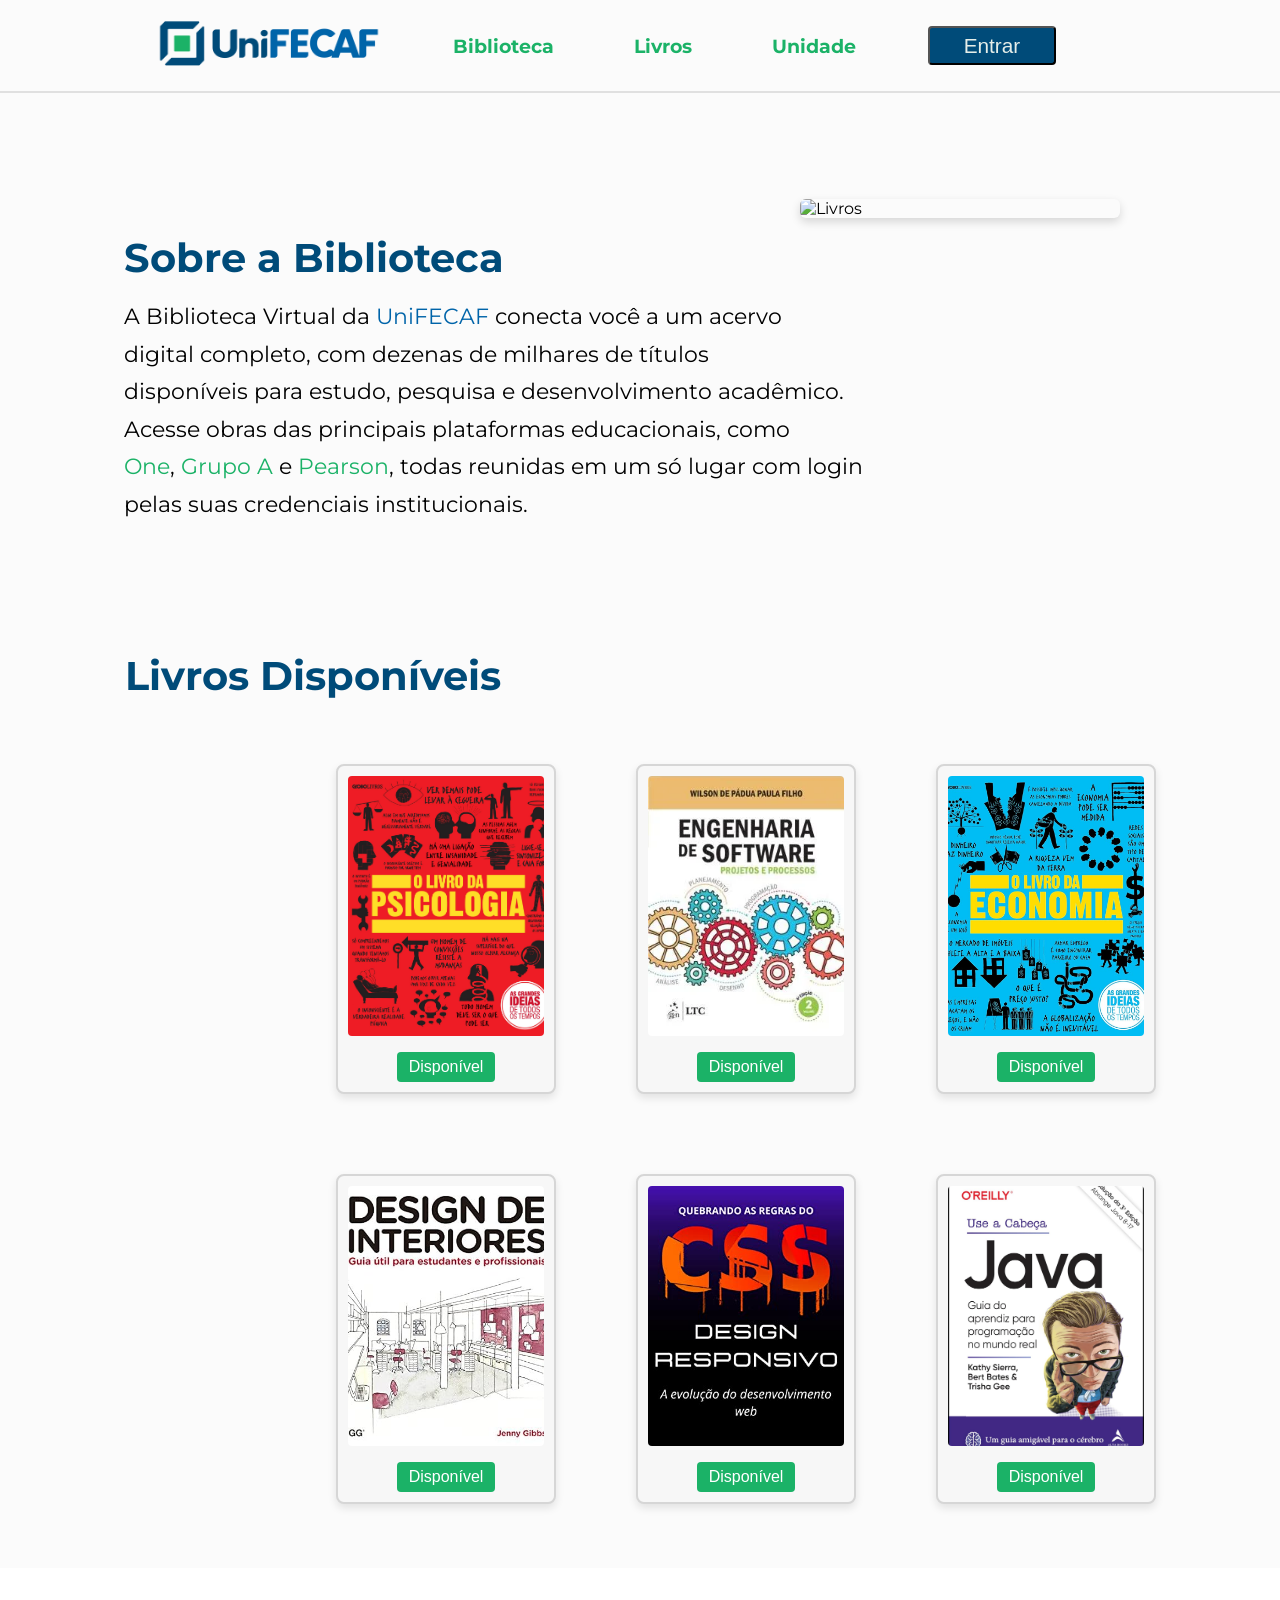
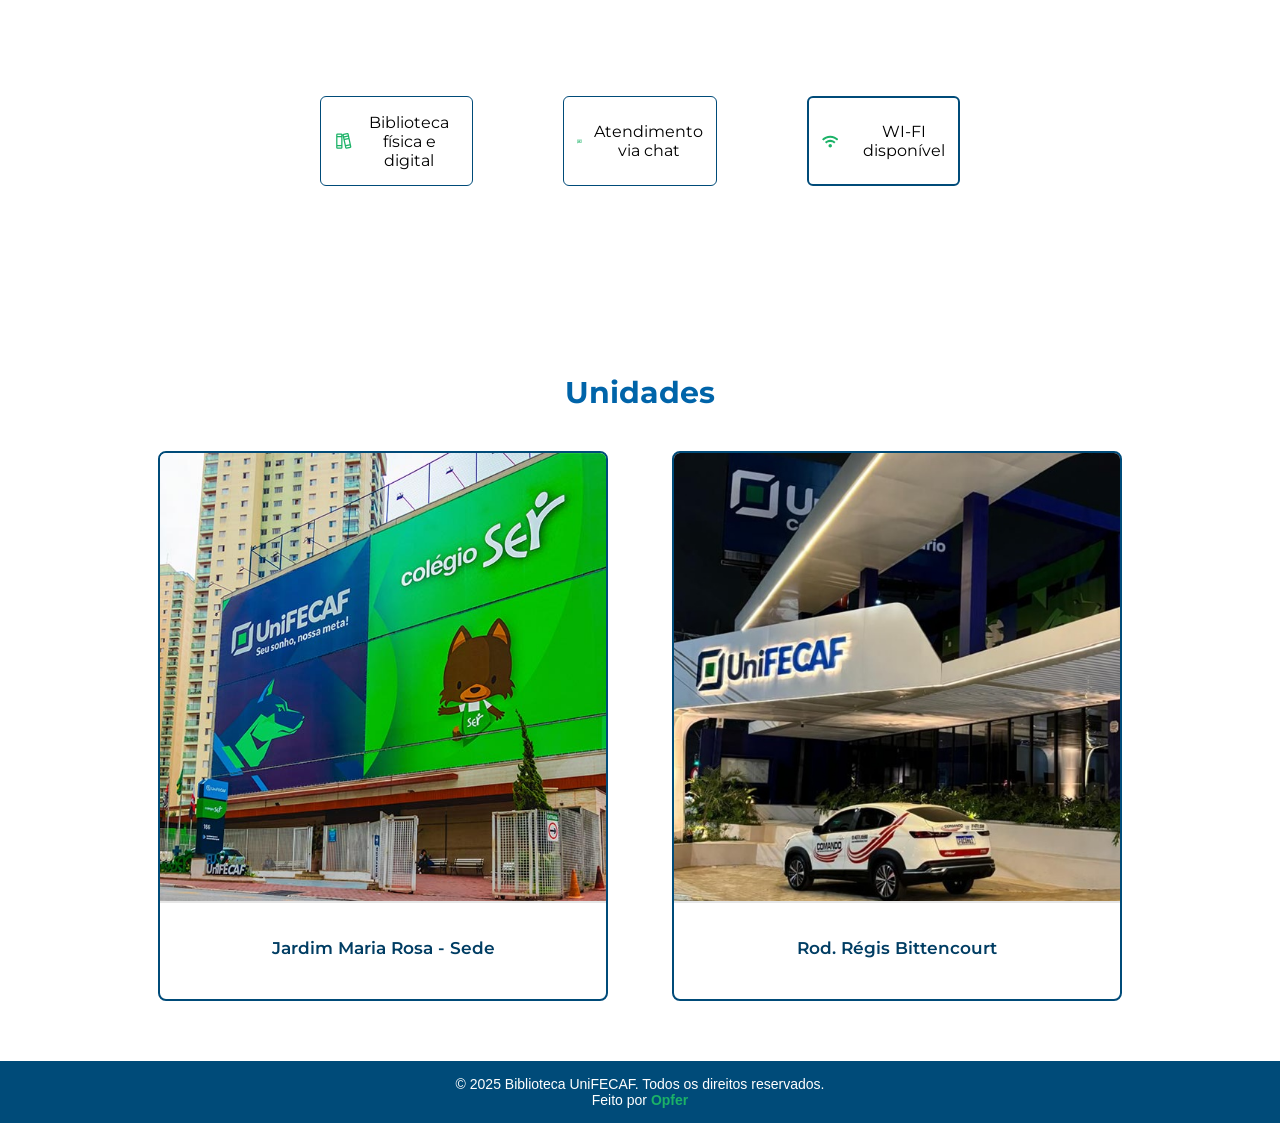
==== commit 41759090: "Style: arrange initial image styling and books." ====
--- a/index.html
+++ b/index.html
@@ -49,6 +49,8 @@
             credenciais institucionais.
         </p>
 
+        <img src="./img/inicio.jpg" alt="Livros" class="img-inicial">
+
     </div>
 
     <div>
@@ -62,27 +64,27 @@
             </div>
 
             <div class="livro2">
-                <img src="./img/livro1.jpg" alt="Livro 2" class="livro-img">
+                <img src="./img/livro2.png" alt="Livro 2" class="livro-img">
                 <button class="Disponivel">Disponível</button>
             </div>
 
             <div class="livro3">
-                <img src="./img/livro1.jpg" alt="Livro 3" class="livro-img">
+                <img src="./img/livro3.jpg" alt="Livro 3" class="livro-img">
                 <button class="Disponivel">Disponível</button>
             </div>
 
             <div class="livro4">
-                <img src="./img/livro1.jpg" alt="Livro 4" class="livro-img">
+                <img src="./img/livro4.jpg" alt="Livro 4" class="livro-img">
                 <button class="Disponivel">Disponível</button>
             </div>
 
             <div class="livro5">
-                <img src="./img/livro1.jpg" alt="Livro 5" class="livro-img">
+                <img src="./img/livro5.jpg" alt="Livro 5" class="livro-img">
                 <button class="Disponivel">Disponível</button>
             </div>
 
             <div class="livro5">
-                <img src="./img/livro1.jpg" alt="Livro 6" class="livro-img">
+                <img src="./img/livro6.jpg" alt="Livro 6" class="livro-img">
                 <button class="Disponivel">Disponível</button>
             </div>
 
--- a/css/style.css
+++ b/css/style.css
@@ -52,12 +52,6 @@
 
 }
 
-
-
-
-.nav__link:hover {
-    color: #ff0000; 
-}
 
 header {
     border-bottom: 2px solid #e0e0e0;
@@ -105,6 +99,21 @@
 }
 
 
+.img-inicial {
+    float: right;              
+    width: 25vw;              
+    height: auto;
+    margin-right: 12vw;         
+    margin-left: 2vw;          
+    margin-top: -340px;        
+    border-radius: 6px;
+    object-fit: cover;
+    box-shadow: 0 4px 10px rgba(0,0,0,0.15);
+}
+
+
+
+
 .livros-container{
     display: grid;
     justify-items: center;
@@ -128,11 +137,11 @@
     box-shadow: 0 4px 8px rgba(0, 0, 0, 0.1);
 }
 
-.livros-img{
-    width: 90%;
-    height: auto;
+.livro-img{
+    width: 100%;
+    height: 260px;
     border-radius: 4px;
-    margin-top: 10px;
+    object-fit: cover;
 }
 
 .Disponivel{
